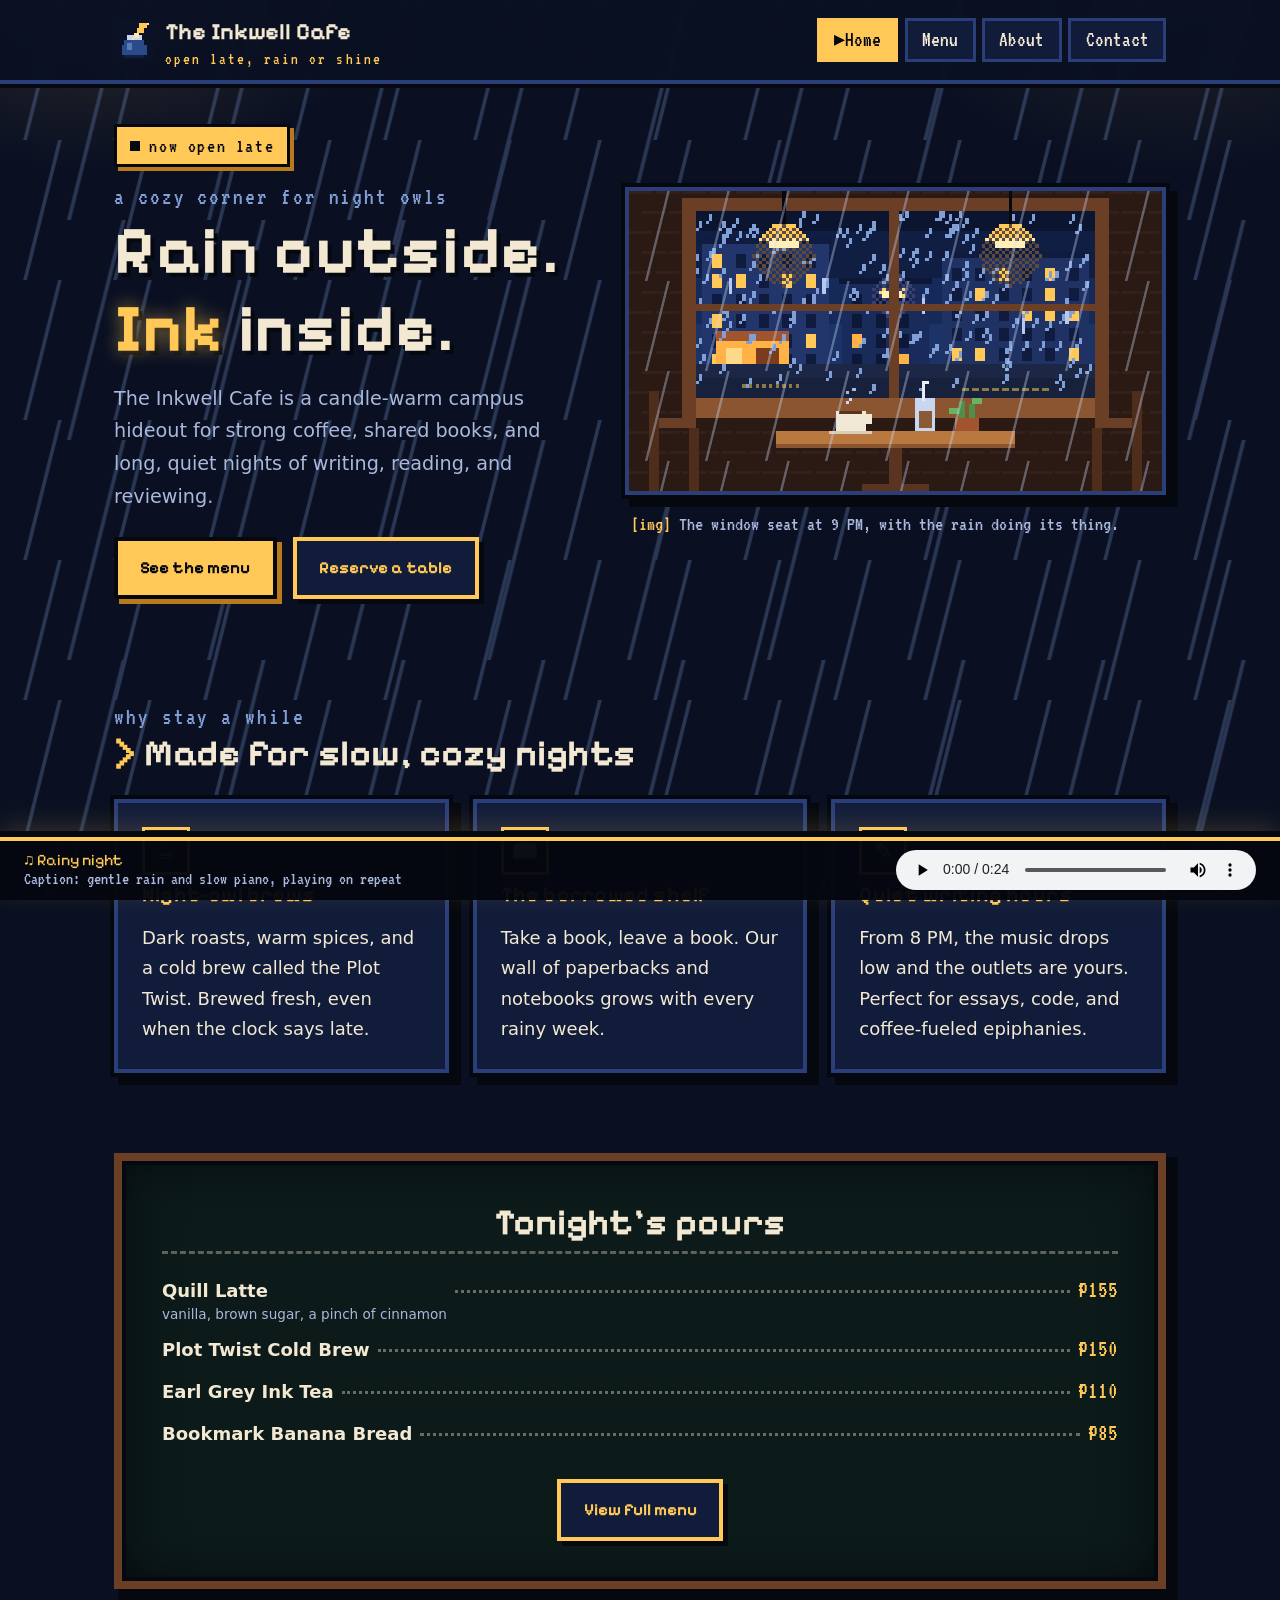
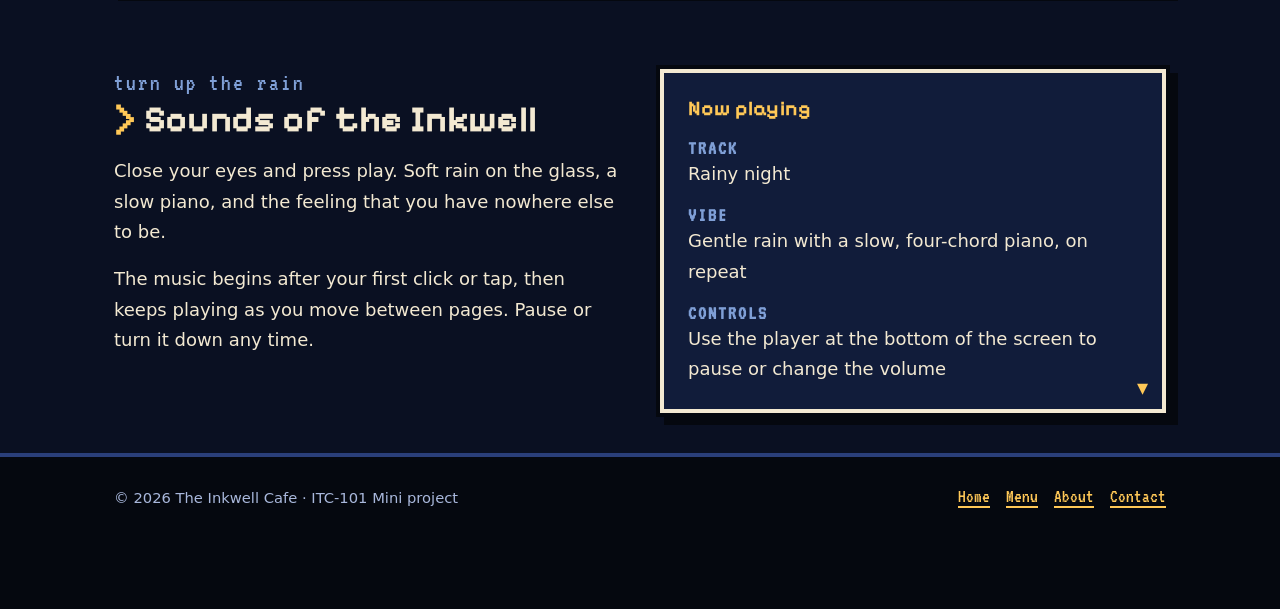
==== index.html @ 0a3a4516 "Add files via upload" ====
<!DOCTYPE html>
<html lang="en">
<head>
  <meta charset="UTF-8">
  <meta name="viewport" content="width=device-width, initial-scale=1.0">
  <meta name="description" content="The Inkwell Cafe: a cozy, rainy-night corner for coffee, books, and quiet writing hours on campus.">
  <title>The Inkwell Cafe | Rain Outside, Ink Inside</title>
  <link rel="preconnect" href="https://fonts.googleapis.com">
  <link rel="preconnect" href="https://fonts.gstatic.com" crossorigin>
  <link href="https://fonts.googleapis.com/css2?family=Pixelify+Sans:wght@400;700&family=VT323&display=swap" rel="stylesheet">
  <link rel="stylesheet" href="css/style.css">
</head>
<body class="has-sound-bar">
  <a class="skip-link" href="#main">Skip to main content</a>

  <header class="site-header">
    <div class="wrap header-inner">
      <a class="brand" href="index.html">
        <img src="images/logo.svg" alt="The Inkwell Cafe logo: a pixel-art blue ink bottle with a golden quill">
        <span>The Inkwell Cafe<small>open late, rain or shine</small></span>
      </a>
      <nav aria-label="Main navigation">
        <ul class="nav-list">
          <li><a href="index.html" aria-current="page">Home</a></li>
          <li><a href="menu.html">Menu</a></li>
          <li><a href="about.html">About</a></li>
          <li><a href="contact.html">Contact</a></li>
        </ul>
      </nav>
    </div>
  </header>

  <main id="main">
    <section class="hero" aria-labelledby="hero-title">
      <div class="wrap hero-grid">
        <div>
          <span class="badge">now open late</span>
          <p class="eyebrow">a cozy corner for night owls</p>
          <h1 id="hero-title">Rain outside. <em>Ink</em> inside.</h1>
          <p class="lead">The Inkwell Cafe is a candle-warm campus hideout for strong coffee, shared books, and long, quiet nights of writing, reading, and reviewing.</p>
          <div class="btn-row">
            <a class="btn" href="menu.html">See the menu</a>
            <a class="btn btn--ghost" href="contact.html">Reserve a table</a>
          </div>
        </div>

        <figure>
          <div class="figure-frame">
            <img src="images/hero-window.svg" width="640" height="360" alt="Pixel-art cafe window on a rainy night: glowing hanging lamps, a lit street lamp outside, and a coffee cup, iced drink and small plant on a round wooden table.">
          </div>
          <figcaption>The window seat at 9 PM, with the rain doing its thing.</figcaption>
        </figure>
      </div>
    </section>

    <section aria-labelledby="why-title">
      <div class="wrap">
        <p class="eyebrow">why stay a while</p>
        <h2 id="why-title">Made for slow, cozy nights</h2>

        <div class="card-grid card-grid--3">
          <article class="card">
            <span class="icon" aria-hidden="true">&#9749;</span>
            <h3>Night-owl brews</h3>
            <p>Dark roasts, warm spices, and a cold brew called the Plot Twist. Brewed fresh, even when the clock says late.</p>
          </article>
          <article class="card">
            <span class="icon" aria-hidden="true">&#128214;</span>
            <h3>The borrowed shelf</h3>
            <p>Take a book, leave a book. Our wall of paperbacks and notebooks grows with every rainy week.</p>
          </article>
          <article class="card">
            <span class="icon" aria-hidden="true">&#9998;</span>
            <h3>Quiet writing hours</h3>
            <p>From 8 PM, the music drops low and the outlets are yours. Perfect for essays, code, and coffee-fueled epiphanies.</p>
          </article>
        </div>
      </div>
    </section>

    <section aria-labelledby="special-title">
      <div class="wrap">
        <div class="board">
          <h2 id="special-title">Tonight's pours</h2>
          <ul class="menu-list">
            <li class="menu-item"><span class="name">Quill Latte <small>vanilla, brown sugar, a pinch of cinnamon</small></span><span class="leader" aria-hidden="true"></span><span class="price">&#8369;155</span></li>
            <li class="menu-item"><span class="name">Plot Twist Cold Brew</span><span class="leader" aria-hidden="true"></span><span class="price">&#8369;150</span></li>
            <li class="menu-item"><span class="name">Earl Grey Ink Tea</span><span class="leader" aria-hidden="true"></span><span class="price">&#8369;110</span></li>
            <li class="menu-item"><span class="name">Bookmark Banana Bread</span><span class="leader" aria-hidden="true"></span><span class="price">&#8369;85</span></li>
          </ul>
          <p style="text-align:center;margin:0;"><a class="btn btn--ghost" href="menu.html">View full menu</a></p>
        </div>
      </div>
    </section>

    <section aria-labelledby="listen-title">
      <div class="wrap split">
        <div>
          <p class="eyebrow">turn up the rain</p>
          <h2 id="listen-title">Sounds of the Inkwell</h2>
          <p>Close your eyes and press play. Soft rain on the glass, a slow piano, and the feeling that you have nowhere else to be.</p>
          <p>The music begins after your first click or tap, then keeps playing as you move between pages. Pause or turn it down any time.</p>
        </div>

        <div class="dialog">
          <h3>Now playing</h3>
          <ul class="dialog-list">
            <li><strong>TRACK</strong><span>Rainy night</span></li>
            <li><strong>VIBE</strong><span>Gentle rain with a slow, four-chord piano, on repeat</span></li>
            <li><strong>CONTROLS</strong><span>Use the player at the bottom of the screen to pause or change the volume</span></li>
          </ul>
        </div>
      </div>
    </section>
  </main>

  <footer class="site-footer">
    <div class="wrap footer-inner">
      <p>&copy; 2026 The Inkwell Cafe &middot; ITC-101 Mini project</p>
      <ul class="footer-links">
        <li><a href="index.html">Home</a></li>
        <li><a href="menu.html">Menu</a></li>
        <li><a href="about.html">About</a></li>
        <li><a href="contact.html">Contact</a></li>
      </ul>
    </div>
  </footer>

  <aside class="sound-bar" aria-label="Background music player">
    <div class="sound-info">
      <span class="sound-title">&#9835; Rainy night</span>
      <span class="sound-caption">Caption: gentle rain and slow piano, playing on repeat</span>
    </div>
    <audio id="bgm" controls loop preload="auto">
      <source src="media/rainy-night-loop.wav" type="audio/wav">
      Your browser does not support the audio element. The file is rainy-night-loop.wav in the media folder.
    </audio>
  </aside>

  <script src="js/audio.js" defer></script>
</body>
</html>
---- css/style.css ----
/* ==========================================================
   THE INKWELL CAFE — "Rainy Night Pixel Café" design system
   Hand-written CSS. No frameworks.
   Layout: Flexbox (header, nav, menu rows, form, footer)
           Grid (hero, cards, two-column sections)
   Breakpoints: 640px (large phone / tablet) and 960px (desktop)
   ========================================================== */

/* ---------- 1. Design tokens ---------- */
:root {
  --night: #0a1022;
  --night-2: #0e1730;
  --panel: #111c3a;
  --panel-hi: #17264d;
  --edge: #2a3f7a;
  --ink: #05080f;
  --lamp: #ffc857;
  --lamp-dark: #b97a1b;
  --ember: #ff9f45;
  --text: #f3e9d2;
  --muted: #a9b8dc;
  --rain: #7f9fd6;
  --leaf: #6bb35e;
  --rose: #ff7d7d;

  --font-pixel: "Pixelify Sans", "Courier New", Courier, monospace;
  --font-retro: "VT323", "Courier New", Courier, monospace;
  --font-body: "Segoe UI", system-ui, -apple-system, "Helvetica Neue", Arial,
    sans-serif;

  --space-1: 0.5rem;
  --space-2: 1rem;
  --space-3: 1.5rem;
  --space-4: 2.5rem;
  --space-5: 4rem;
  --maxw: 1100px;

  /* chunky pixel border + hard drop shadow */
  --pixel-shadow: 0 0 0 4px var(--ink), 8px 8px 0 4px var(--ink);
}

/* ---------- 2. Reset / base ---------- */
*,
*::before,
*::after {
  box-sizing: border-box;
}

html {
  scroll-behavior: smooth;
}

body {
  margin: 0;
  font-family: var(--font-body);
  font-size: 1.0625rem;
  line-height: 1.7;
  color: var(--text);
  background-color: var(--night);
  /* warm lamp glow in the top corners */
  background-image:
    radial-gradient(ellipse 420px 300px at 8% -40px, rgba(255, 200, 87, 0.16), transparent 70%),
    radial-gradient(ellipse 420px 300px at 92% -40px, rgba(255, 200, 87, 0.12), transparent 70%);
  background-repeat: no-repeat;
  display: flex;
  flex-direction: column;
  min-height: 100vh;
  position: relative;
}

/* falling rain overlay across the whole page (decorative) */
body::before {
  content: "";
  position: fixed;
  inset: 0;
  z-index: 0;
  pointer-events: none;
  opacity: 0.28;
  background-image:
    linear-gradient(104deg, transparent 0 46%, var(--rain) 47% 49%, transparent 50%),
    linear-gradient(104deg, transparent 0 62%, var(--rain) 63% 64%, transparent 65%);
  background-size: 90px 140px, 140px 220px;
  animation: rain-fall 0.9s linear infinite;
}

@keyframes rain-fall {
  from {
    background-position: 0 0, 0 0;
  }
  to {
    background-position: -28px 140px, -44px 220px;
  }
}

.site-header,
main,
.site-footer,
.skip-link {
  position: relative;
  z-index: 1;
}

img,
svg {
  max-width: 100%;
  height: auto;
  display: block;
}

.pixel-img {
  image-rendering: pixelated;
  image-rendering: crisp-edges;
}

a {
  color: var(--lamp);
  text-underline-offset: 4px;
  text-decoration-thickness: 2px;
  transition: color 0.2s ease, background-color 0.2s ease;
}

a:hover {
  color: #ffffff;
  text-decoration-color: var(--ember);
}

a:focus-visible,
button:focus-visible,
input:focus-visible,
select:focus-visible,
textarea:focus-visible,
audio:focus-visible {
  outline: 4px solid var(--leaf);
  outline-offset: 3px;
}

::selection {
  background: var(--lamp);
  color: var(--ink);
}

/* ---------- 3. Typography ---------- */
h1,
h2,
h3 {
  font-family: var(--font-pixel);
  line-height: 1.15;
  margin: 0 0 var(--space-2);
  color: var(--text);
  letter-spacing: 0.01em;
}

h1 {
  font-size: clamp(2.3rem, 7vw, 4.2rem);
  text-shadow: 4px 4px 0 var(--ink);
}

h1 em {
  font-style: normal;
  color: var(--lamp);
  text-shadow: 0 0 18px rgba(255, 200, 87, 0.55), 4px 4px 0 var(--ink);
  animation: flicker 5s steps(1) infinite;
}

@keyframes flicker {
  0%,
  92%,
  96%,
  100% {
    opacity: 1;
  }
  94% {
    opacity: 0.7;
  }
  98% {
    opacity: 0.85;
  }
}

h2 {
  font-size: clamp(1.7rem, 4vw, 2.3rem);
}

h2::before {
  content: "> ";
  color: var(--lamp);
}

h3 {
  font-size: 1.3rem;
  color: var(--lamp);
}

p {
  margin: 0 0 var(--space-2);
}

.eyebrow {
  font-family: var(--font-retro);
  font-size: 1.5rem;
  letter-spacing: 0.08em;
  color: var(--rain);
  margin-bottom: 0;
  line-height: 1.2;
}

.lead {
  font-size: 1.2rem;
  color: var(--muted);
  max-width: 58ch;
}

/* ---------- 4. Layout helpers ---------- */
.wrap {
  width: 100%;
  max-width: var(--maxw);
  margin-inline: auto;
  padding-inline: var(--space-2);
}

main {
  flex: 1;
}

section {
  padding-block: var(--space-4);
}

.skip-link {
  position: absolute;
  left: -999px;
  top: 0;
  background: var(--lamp);
  color: var(--ink);
  padding: 0.6rem 1rem;
  font-family: var(--font-pixel);
  z-index: 100;
}

.skip-link:focus {
  left: 0;
}

/* ---------- 5. Header + nav (Flexbox) ---------- */
.site-header {
  position: sticky;
  top: 0;
  z-index: 50;
  background: rgba(10, 16, 34, 0.94);
  backdrop-filter: blur(6px);
  border-bottom: 4px solid var(--edge);
  box-shadow: 0 4px 0 var(--ink);
}

.header-inner {
  display: flex;
  flex-direction: column;
  align-items: flex-start;
  gap: var(--space-1);
  padding-block: 0.75rem;
}

.brand {
  display: flex;
  align-items: center;
  gap: 0.7rem;
  font-family: var(--font-pixel);
  font-size: 1.45rem;
  font-weight: 700;
  color: var(--text);
  text-decoration: none;
}

.brand img {
  width: 40px;
  height: 40px;
  image-rendering: pixelated;
}

.brand small {
  display: block;
  font-family: var(--font-retro);
  font-size: 1.05rem;
  font-weight: 400;
  letter-spacing: 0.12em;
  color: var(--lamp);
  line-height: 1;
}

.nav-list {
  display: flex;
  flex-wrap: wrap;
  gap: 0.4rem;
  list-style: none;
  margin: 0;
  padding: 0;
}

.nav-list a {
  display: block;
  font-family: var(--font-retro);
  font-size: 1.35rem;
  line-height: 1;
  text-decoration: none;
  color: var(--text);
  padding: 0.5rem 0.9rem;
  border: 3px solid var(--edge);
  background: var(--panel);
}

.nav-list a:hover {
  border-color: var(--lamp);
  color: var(--lamp);
  background: var(--panel-hi);
}

/* current page: glowing amber tab with a caret */
.nav-list a[aria-current="page"] {
  background: var(--lamp);
  border-color: var(--lamp);
  color: var(--ink);
}

.nav-list a[aria-current="page"]::before {
  content: "\25B8 ";
}

/* ---------- 6. Buttons ---------- */
.btn {
  display: inline-block;
  font-family: var(--font-pixel);
  font-weight: 700;
  font-size: 1.05rem;
  text-decoration: none;
  cursor: pointer;
  padding: 0.8rem 1.4rem;
  border: 4px solid var(--ink);
  background: var(--lamp);
  color: var(--ink);
  box-shadow: 5px 5px 0 var(--lamp-dark);
  transition: transform 0.1s ease, box-shadow 0.1s ease,
    background-color 0.2s ease;
}

.btn:hover {
  background: #ffe08a;
  color: var(--ink);
  transform: translate(-2px, -2px);
  box-shadow: 7px 7px 0 var(--lamp-dark);
}

.btn:active {
  transform: translate(4px, 4px);
  box-shadow: 1px 1px 0 var(--lamp-dark);
}

.btn--ghost {
  background: var(--panel);
  color: var(--lamp);
  border-color: var(--lamp);
  box-shadow: 5px 5px 0 var(--ink);
}

.btn--ghost:hover {
  background: var(--panel-hi);
  color: #ffffff;
  box-shadow: 7px 7px 0 var(--ink);
}

.btn-row {
  display: flex;
  flex-wrap: wrap;
  gap: var(--space-2);
  margin-top: var(--space-3);
}

/* ---------- 7. Hero (Grid) ---------- */
.hero {
  padding-block: var(--space-4) var(--space-5);
}

.hero-grid {
  display: grid;
  grid-template-columns: 1fr;
  gap: var(--space-4);
  align-items: center;
}

.badge {
  display: inline-flex;
  align-items: center;
  gap: 0.6rem;
  font-family: var(--font-retro);
  font-size: 1.25rem;
  letter-spacing: 0.08em;
  color: var(--ink);
  background: var(--lamp);
  border: 3px solid var(--ink);
  box-shadow: 4px 4px 0 var(--lamp-dark);
  padding: 0.1rem 0.8rem;
  margin-bottom: var(--space-2);
}

.badge::before {
  content: "";
  width: 10px;
  height: 10px;
  background: var(--ink);
  animation: blink 1.4s steps(1) infinite;
}

@keyframes blink {
  50% {
    opacity: 0;
  }
}

/* ---------- 8. Figures + window frame ---------- */
figure {
  margin: 0;
}

.figure-frame {
  position: relative;
  background: var(--ink);
  border: 4px solid var(--edge);
  box-shadow: var(--pixel-shadow);
  overflow: hidden;
}

.figure-frame img {
  width: 100%;
  image-rendering: pixelated;
}

/* rain streaking down the glass */
.figure-frame::after {
  content: "";
  position: absolute;
  inset: 0;
  pointer-events: none;
  opacity: 0.35;
  background-image:
    linear-gradient(104deg, transparent 0 46%, #cfe0ff 47% 49%, transparent 50%);
  background-size: 60px 90px;
  animation: glass-rain 1.1s linear infinite;
}

@keyframes glass-rain {
  from {
    background-position: 0 0;
  }
  to {
    background-position: -20px 90px;
  }
}

figcaption {
  font-family: var(--font-retro);
  font-size: 1.25rem;
  color: var(--muted);
  padding: 1rem 0.4rem 0;
  line-height: 1.3;
}

figcaption::before {
  content: "[img] ";
  color: var(--lamp);
}

/* ---------- 9. Cards (pixel panels) ---------- */
.card-grid {
  display: grid;
  grid-template-columns: 1fr;
  gap: var(--space-3);
  margin-top: var(--space-3);
}

.card {
  background: var(--panel);
  border: 4px solid var(--edge);
  padding: var(--space-3);
  box-shadow: var(--pixel-shadow);
  transition: transform 0.15s ease, border-color 0.2s ease,
    background-color 0.2s ease, box-shadow 0.2s ease;
}

.card:hover,
.card:focus-within {
  transform: translate(-3px, -3px);
  border-color: var(--lamp);
  background: var(--panel-hi);
  box-shadow: 0 0 0 4px var(--ink), 11px 11px 0 4px var(--ink),
    0 0 26px rgba(255, 200, 87, 0.25);
}

.card .icon {
  display: inline-flex;
  align-items: center;
  justify-content: center;
  width: 3rem;
  height: 3rem;
  background: var(--ink);
  border: 3px solid var(--lamp);
  font-size: 1.4rem;
  margin-bottom: var(--space-1);
}

.card p:last-child {
  margin-bottom: 0;
}

/* ---------- 10. Chalkboard menu ---------- */
.board {
  background: #0c1a1a;
  color: var(--text);
  border: 8px solid #6b3f26;
  padding: var(--space-3);
  box-shadow: inset 0 0 0 4px var(--ink), inset 0 0 50px rgba(0, 0, 0, 0.6),
    8px 8px 0 4px var(--ink);
}

.board h2,
.board h3 {
  font-family: var(--font-pixel);
  text-align: center;
}

.board h2 {
  border-bottom: 3px dashed rgba(243, 233, 210, 0.35);
  padding-bottom: var(--space-1);
}

.board h2::before {
  content: "";
}

.board h3 {
  margin-bottom: var(--space-1);
}

.menu-list {
  list-style: none;
  margin: 0 0 var(--space-3);
  padding: 0;
}

.menu-item {
  display: flex;
  align-items: baseline;
  gap: 0.5rem;
  padding-block: 0.35rem;
}

.menu-item .name {
  font-weight: 600;
}

.menu-item .leader {
  flex: 1;
  border-bottom: 3px dotted rgba(243, 233, 210, 0.4);
  transform: translateY(-4px);
}

.menu-item .price {
  font-family: var(--font-retro);
  font-size: 1.5rem;
  line-height: 1;
  color: var(--lamp);
  white-space: nowrap;
}

.menu-item small {
  display: block;
  color: var(--muted);
  font-weight: 400;
  font-size: 0.85rem;
  line-height: 1.3;
}

.menu-note {
  font-family: var(--font-retro);
  font-size: 1.15rem;
  color: var(--muted);
  text-align: center;
  margin: 0;
}

.menu-columns {
  display: grid;
  grid-template-columns: 1fr;
  gap: var(--space-2);
}

/* ---------- 11. Dialog box (info panels) ---------- */
.dialog {
  position: relative;
  background: var(--panel);
  border: 4px solid var(--text);
  padding: var(--space-3);
  box-shadow: 0 0 0 4px var(--ink), 8px 8px 0 4px var(--ink);
}

.dialog::after {
  content: "\25BC";
  position: absolute;
  right: 14px;
  bottom: 8px;
  font-size: 0.9rem;
  color: var(--lamp);
  animation: blink 1.2s steps(1) infinite;
}

.dialog h2,
.dialog h3 {
  color: var(--lamp);
}

.dialog-list {
  list-style: none;
  margin: 0;
  padding: 0;
  display: flex;
  flex-direction: column;
  gap: 0.9rem;
}

.dialog-list li {
  display: flex;
  flex-direction: column;
}

.dialog-list strong {
  font-family: var(--font-retro);
  font-size: 1.25rem;
  letter-spacing: 0.1em;
  color: var(--rain);
  line-height: 1.1;
}

/* ---------- 12. Two-column content (Grid) ---------- */
.split {
  display: grid;
  grid-template-columns: 1fr;
  gap: var(--space-4);
  align-items: start;
}

/* ---------- 13. Audio ---------- */
.audio-box {
  background: var(--panel);
  border: 4px solid var(--edge);
  padding: var(--space-3);
  box-shadow: var(--pixel-shadow);
}

.audio-box audio {
  width: 100%;
  margin-block: var(--space-1) var(--space-2);
  accent-color: var(--lamp);
}

.audio-box .caption {
  font-family: var(--font-retro);
  font-size: 1.2rem;
  color: var(--muted);
  line-height: 1.3;
  margin: 0;
}

/* ---------- 14. Hours table ---------- */
.hours {
  width: 100%;
  border-collapse: collapse;
  background: var(--panel);
  border: 4px solid var(--edge);
  box-shadow: var(--pixel-shadow);
}

.hours caption {
  text-align: left;
  font-family: var(--font-pixel);
  font-size: 1.35rem;
  color: var(--lamp);
  padding-bottom: var(--space-2);
}

.hours th,
.hours td {
  text-align: left;
  padding: 0.75rem 1rem;
  border-bottom: 2px dashed var(--edge);
}

.hours thead th {
  font-family: var(--font-retro);
  font-size: 1.25rem;
  letter-spacing: 0.08em;
  color: var(--rain);
  background: var(--night-2);
}

.hours tr:last-child th,
.hours tr:last-child td {
  border-bottom: 0;
}

.hours tbody tr:hover {
  background: var(--panel-hi);
}

/* ---------- 15. Contact form (stacked on phone) ---------- */
.form-panel {
  background: var(--panel);
  border: 4px solid var(--edge);
  padding: var(--space-3);
  box-shadow: var(--pixel-shadow);
}

.form {
  display: flex;
  flex-direction: column;
  gap: var(--space-3);
}

.field {
  display: flex;
  flex-direction: column;
  gap: 0.4rem;
}

.field label {
  font-family: var(--font-retro);
  font-size: 1.35rem;
  letter-spacing: 0.06em;
  color: var(--lamp);
  line-height: 1.1;
}

.field label small {
  font-family: var(--font-body);
  font-size: 0.8rem;
  letter-spacing: 0;
  color: var(--muted);
}

.field input,
.field select,
.field textarea {
  width: 100%;
  font: inherit;
  color: var(--text);
  background: var(--night);
  border: 3px solid var(--edge);
  border-radius: 0;
  padding: 0.8rem 0.9rem;
  transition: border-color 0.2s ease, box-shadow 0.2s ease,
    background-color 0.2s ease;
}

.field select option {
  background: var(--night);
  color: var(--text);
}

.field textarea {
  min-height: 150px;
  resize: vertical;
}

.field input::placeholder,
.field textarea::placeholder {
  color: #6d7fa8;
}

.field input:hover,
.field select:hover,
.field textarea:hover {
  border-color: var(--rain);
  background: var(--night-2);
}

.field input:focus,
.field select:focus,
.field textarea:focus {
  outline: none;
  border-color: var(--lamp);
  background: var(--night-2);
  box-shadow: 0 0 0 4px rgba(255, 200, 87, 0.3);
}

.field input:invalid:not(:placeholder-shown) {
  border-color: var(--rose);
}

.form-note {
  font-size: 0.9rem;
  color: var(--muted);
  margin: 0;
}

.form .btn {
  align-self: stretch;
}

/* ---------- 16. Footer (Flexbox) ---------- */
.site-footer {
  background: var(--ink);
  border-top: 4px solid var(--edge);
  color: var(--muted);
  padding-block: var(--space-3);
  font-size: 0.92rem;
}

.footer-inner {
  display: flex;
  flex-direction: column;
  gap: var(--space-1);
}

.footer-inner p {
  margin: 0;
}

.footer-links {
  display: flex;
  flex-wrap: wrap;
  gap: var(--space-2);
  list-style: none;
  margin: 0;
  padding: 0;
  font-family: var(--font-retro);
  font-size: 1.2rem;
}

/* ==========================================================
   BREAKPOINT 1 — 640px and up
   ========================================================== */
@media (min-width: 640px) {
  .wrap {
    padding-inline: var(--space-3);
  }

  .card-grid {
    grid-template-columns: repeat(2, 1fr);
  }

  .menu-columns {
    grid-template-columns: repeat(2, 1fr);
    gap: var(--space-3);
  }

  .form .btn {
    align-self: flex-start;
  }

  .footer-inner {
    flex-direction: row;
    justify-content: space-between;
    align-items: center;
  }
}

/* ==========================================================
   BREAKPOINT 2 — 960px and up
   ========================================================== */
@media (min-width: 960px) {
  body {
    font-size: 1.125rem;
  }

  .header-inner {
    flex-direction: row;
    justify-content: space-between;
    align-items: center;
  }

  .hero-grid {
    grid-template-columns: 1fr 1.15fr;
  }

  .card-grid--3 {
    grid-template-columns: repeat(3, 1fr);
  }

  .split {
    grid-template-columns: 1fr 1fr;
  }

  .split--wide-left {
    grid-template-columns: 1.4fr 1fr;
  }

  .split--wide-right {
    grid-template-columns: 1fr 1.25fr;
  }

  .board {
    padding: var(--space-4);
  }
}

/* ==========================================================
   SOUND BAR — persistent background music player
   ========================================================== */
.sound-bar {
  position: fixed;
  left: 0;
  right: 0;
  bottom: 0;
  z-index: 60;
  display: flex;
  flex-direction: column;
  gap: 0.35rem;
  padding: 0.6rem var(--space-2);
  background: rgba(5, 8, 15, 0.97);
  border-top: 4px solid var(--lamp);
  box-shadow: 0 -6px 0 var(--ink), 0 -10px 28px rgba(255, 200, 87, 0.18);
}

.sound-info {
  display: flex;
  flex-direction: column;
  line-height: 1.15;
}

.sound-title {
  font-family: var(--font-pixel);
  font-size: 1rem;
  color: var(--lamp);
}

.sound-caption {
  font-family: var(--font-retro);
  font-size: 1.1rem;
  color: var(--muted);
}

.sound-bar audio {
  width: 100%;
  height: 40px;
  accent-color: var(--lamp);
}

/* keep the footer visible above the fixed bar */
.has-sound-bar .site-footer {
  padding-bottom: 9rem;
}

@media (min-width: 640px) {
  .sound-bar {
    flex-direction: row;
    align-items: center;
    justify-content: space-between;
    gap: var(--space-3);
    padding-inline: var(--space-3);
  }

  .sound-bar audio {
    width: 360px;
  }

  .has-sound-bar .site-footer {
    padding-bottom: 6rem;
  }
}

/* ---------- Accessibility: reduced motion ---------- */
@media (prefers-reduced-motion: reduce) {
  *,
  *::before,
  *::after {
    animation: none !important;
    transition: none !important;
    scroll-behavior: auto !important;
  }
}
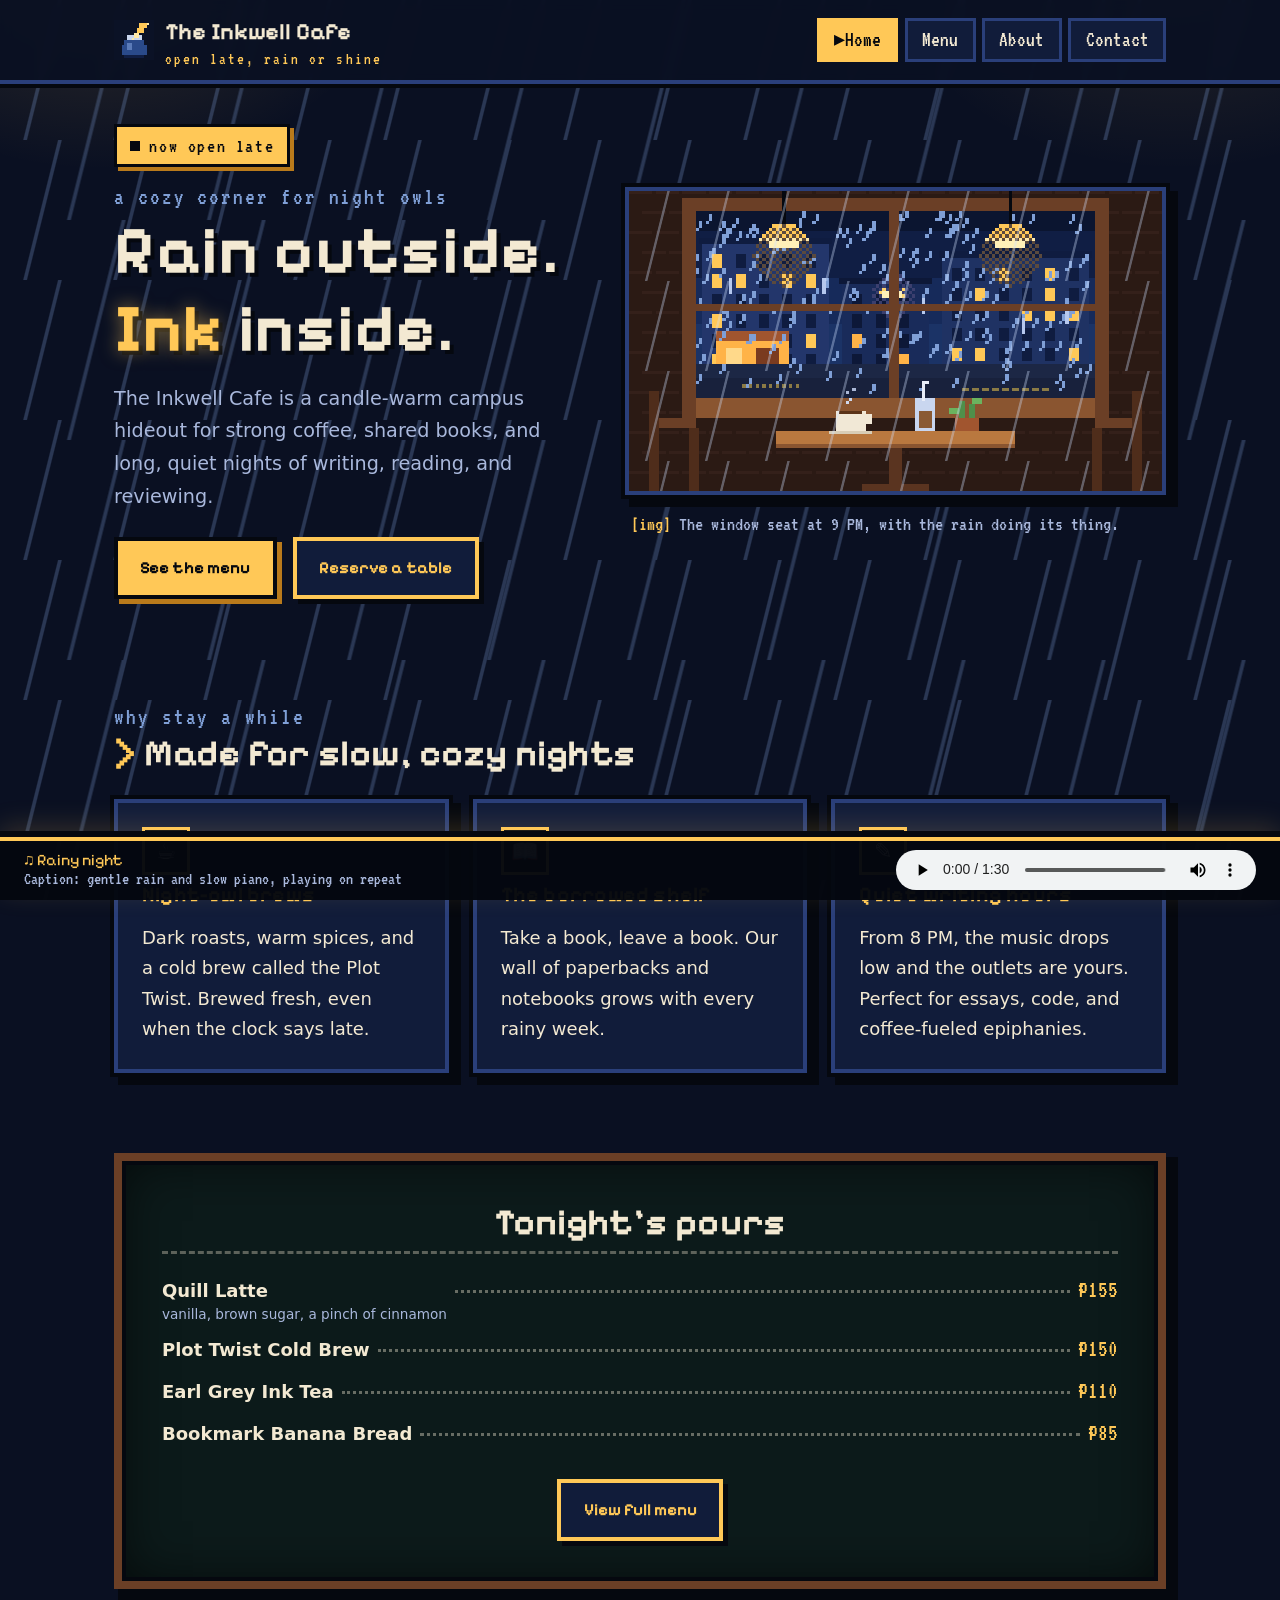
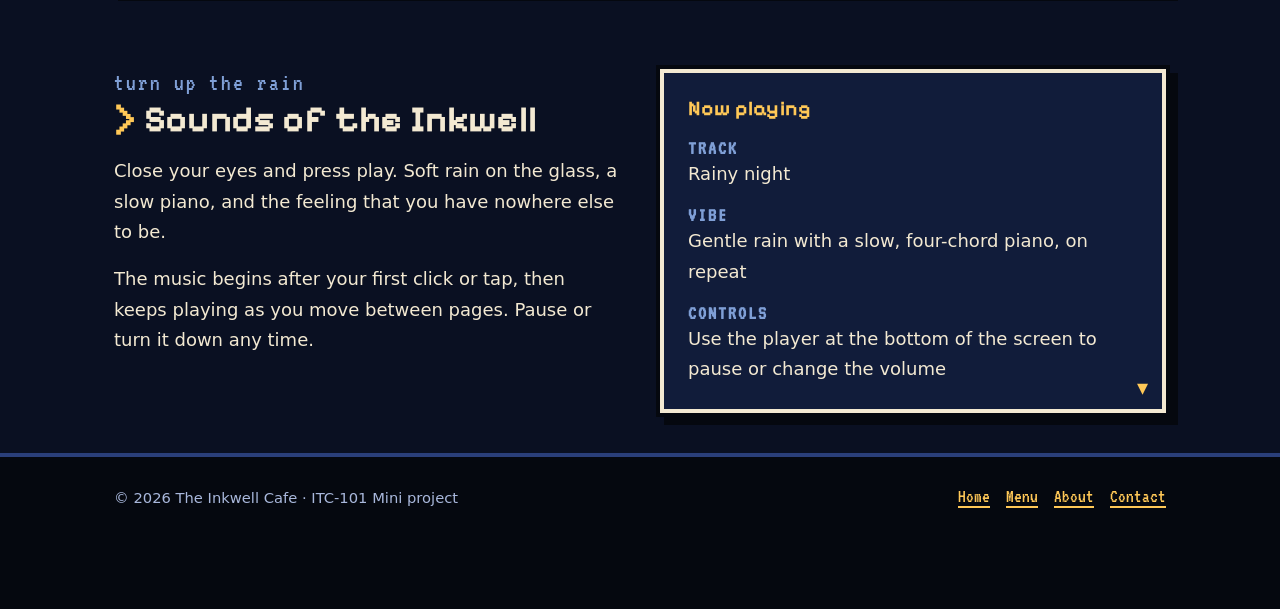
==== commit 48c4884f: "Update audio element to new track with autoplay Replaced audio source with a new track and changed c" ====
--- a/index.html
+++ b/index.html
@@ -131,9 +131,9 @@
       <span class="sound-title">&#9835; Rainy night</span>
       <span class="sound-caption">Caption: gentle rain and slow piano, playing on repeat</span>
     </div>
-    <audio id="bgm" controls loop preload="auto">
-      <source src="media/rainy-night-loop.wav" type="audio/wav">
-      Your browser does not support the audio element. The file is rainy-night-loop.wav in the media folder.
+    <audio id="bgm" controls autoplay loop preload="auto">
+      <source src="media/Welcome to the Green Room - Toby Fox.mp3" type="audio/mp3">
+      Your browser does not support the audio element. The file is Welcome to the Green Room - Toby Fox.mp3 in the media folder.
     </audio>
   </aside>
 
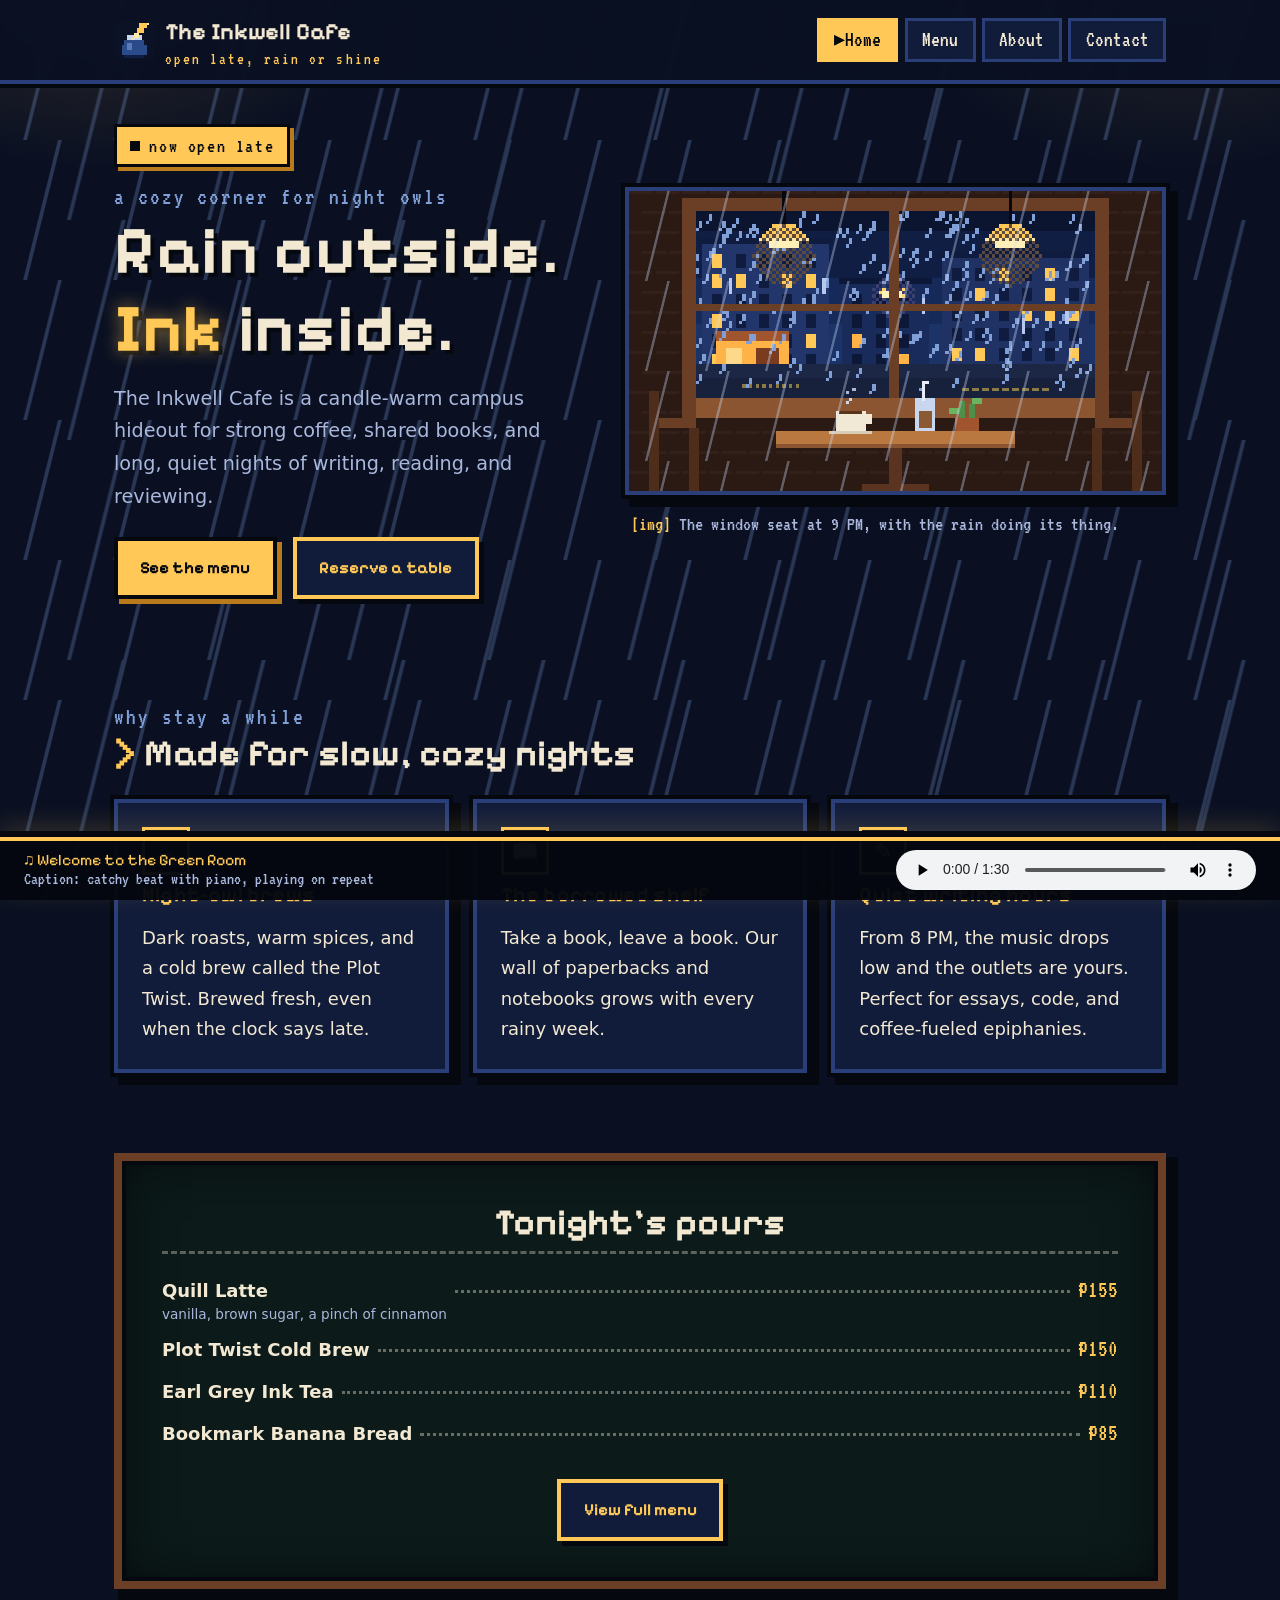
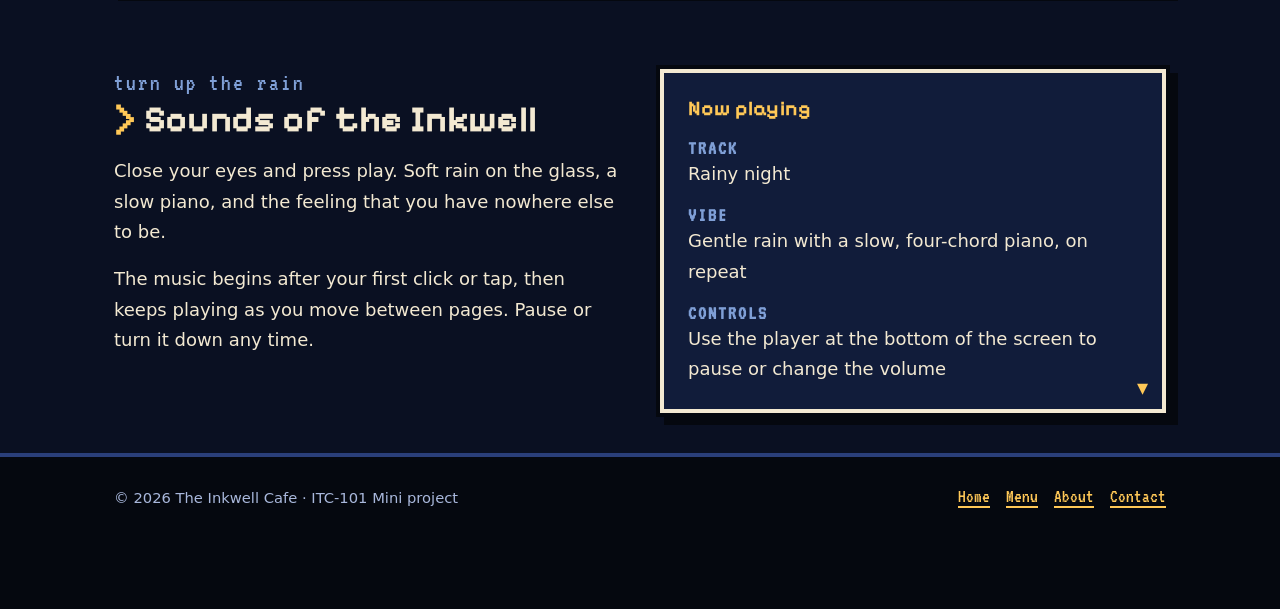
==== commit f00d131b: "Update index.html" ====
--- a/index.html
+++ b/index.html
@@ -128,8 +128,8 @@
 
   <aside class="sound-bar" aria-label="Background music player">
     <div class="sound-info">
-      <span class="sound-title">&#9835; Rainy night</span>
-      <span class="sound-caption">Caption: gentle rain and slow piano, playing on repeat</span>
+      <span class="sound-title">&#9835; Welcome to the Green Room</span>
+      <span class="sound-caption">Caption: catchy beat with piano, playing on repeat</span>
     </div>
     <audio id="bgm" controls autoplay loop preload="auto">
       <source src="media/Welcome to the Green Room - Toby Fox.mp3" type="audio/mp3">
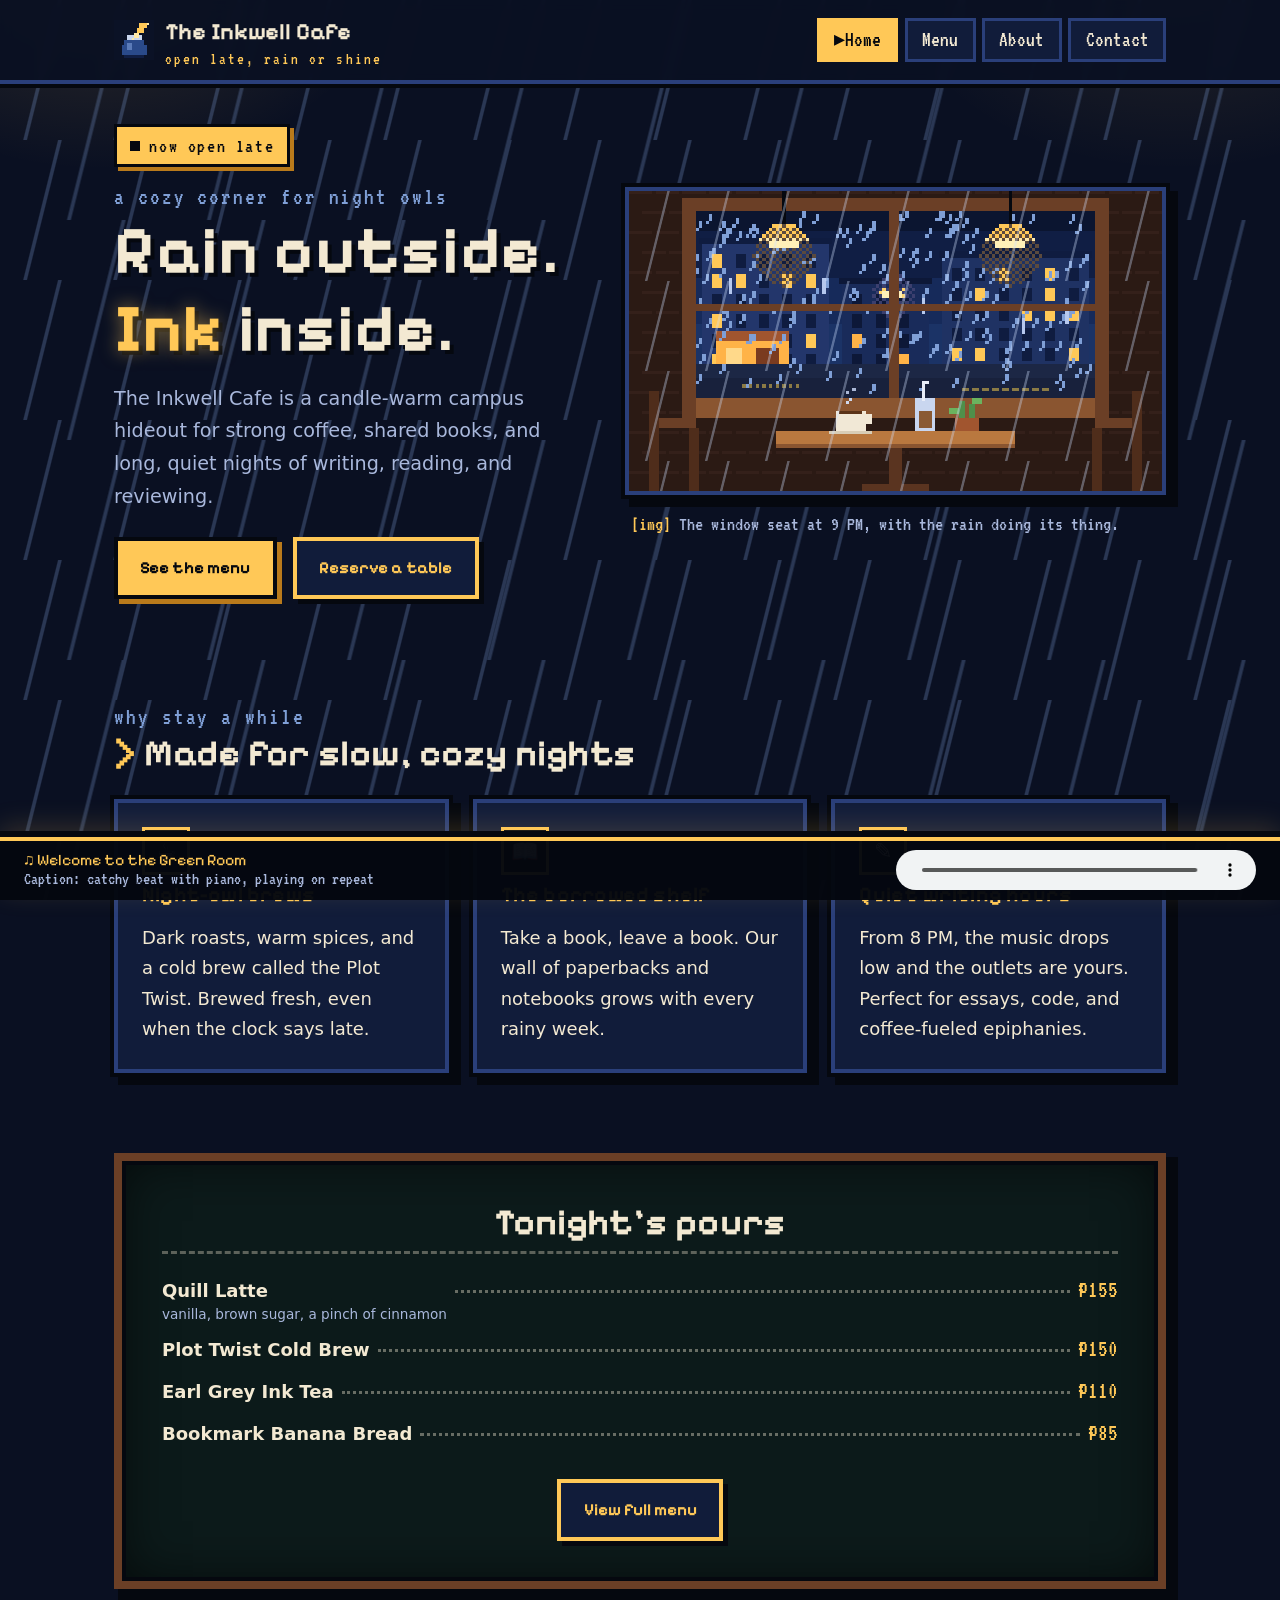
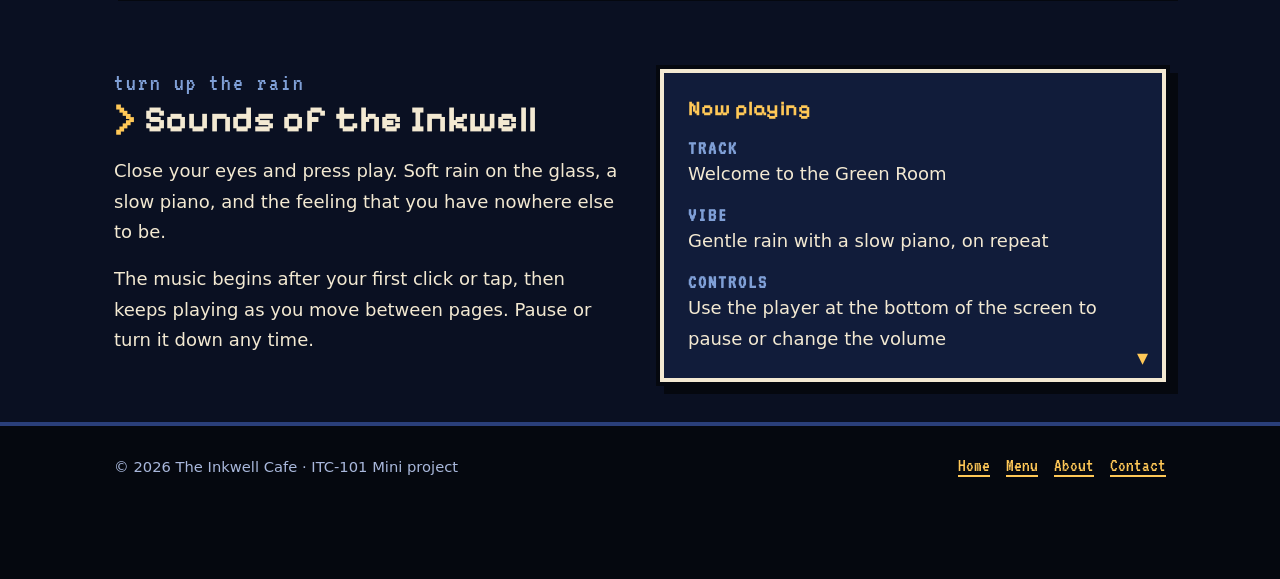
==== commit 172f16fc: "Update track and vibe information in index.html" ====
--- a/index.html
+++ b/index.html
@@ -105,8 +105,8 @@
         <div class="dialog">
           <h3>Now playing</h3>
           <ul class="dialog-list">
-            <li><strong>TRACK</strong><span>Rainy night</span></li>
-            <li><strong>VIBE</strong><span>Gentle rain with a slow, four-chord piano, on repeat</span></li>
+            <li><strong>TRACK</strong><span>Welcome to the Green Room</span></li>
+            <li><strong>VIBE</strong><span>Gentle rain with a slow piano, on repeat</span></li>
             <li><strong>CONTROLS</strong><span>Use the player at the bottom of the screen to pause or change the volume</span></li>
           </ul>
         </div>
